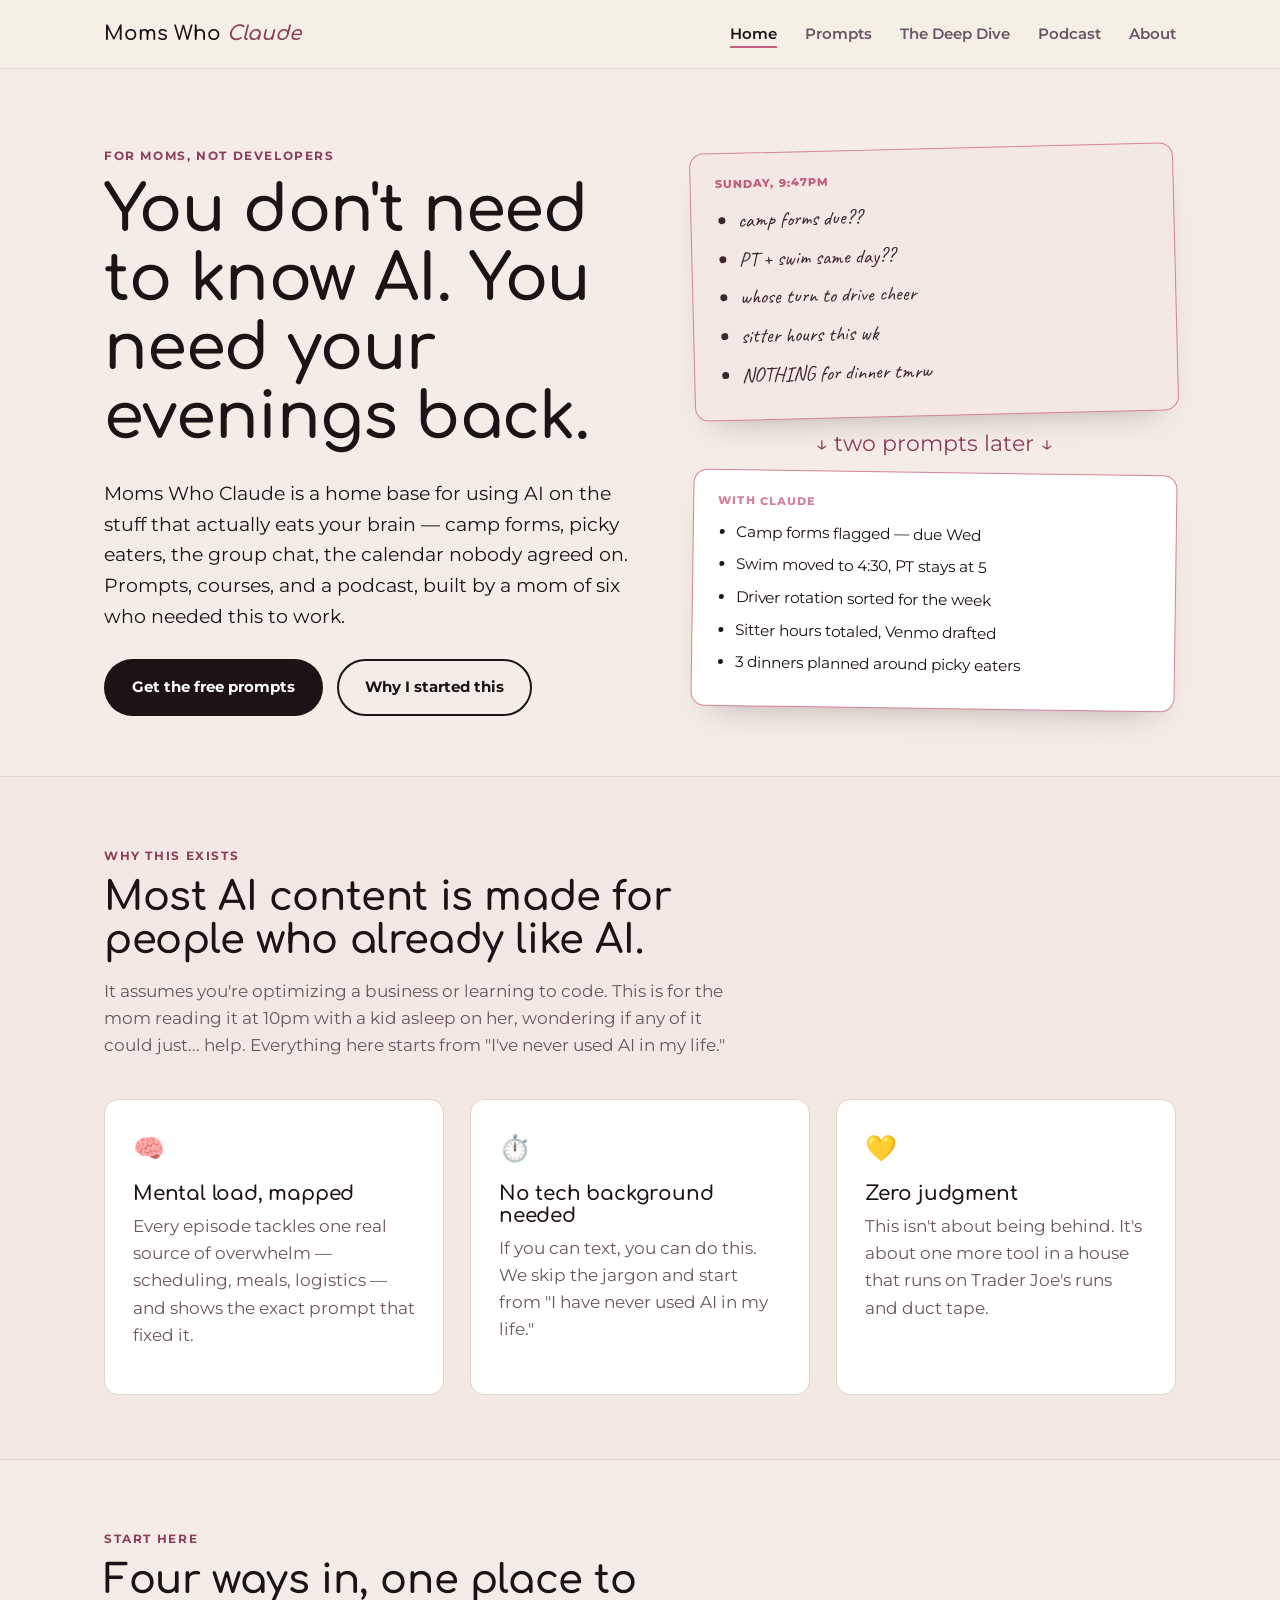
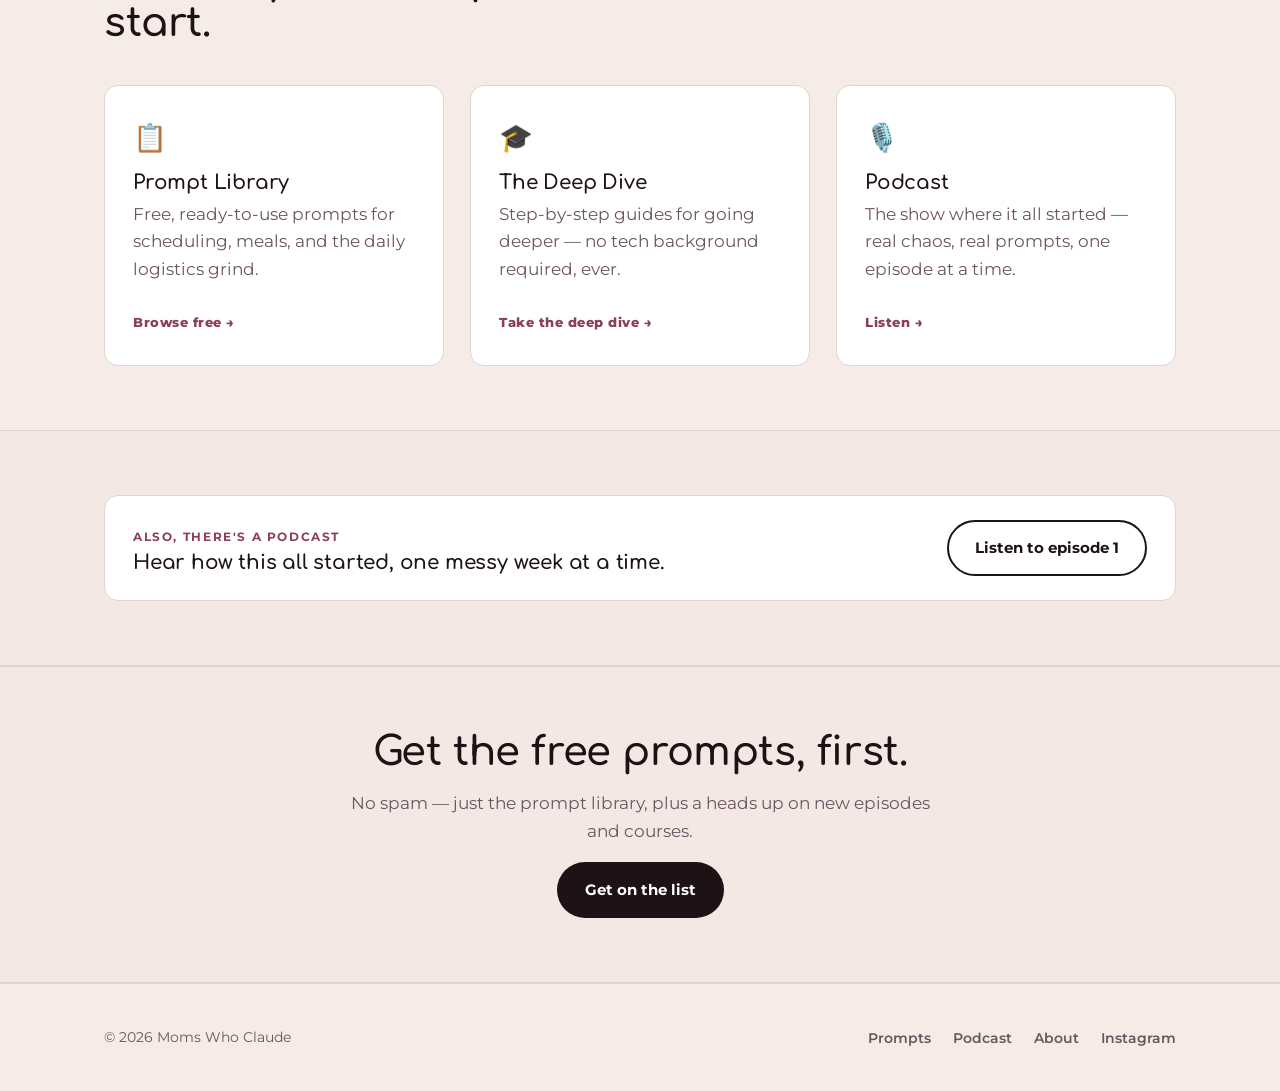
==== index.html @ f39afb76 "Add files via upload" ====
<!DOCTYPE html>
<html lang="en">
<head>
<meta charset="UTF-8">
<meta name="viewport" content="width=device-width, initial-scale=1.0">
<title>Moms Who Claude — AI for the mental load, not the boardroom</title>
<meta name="description" content="Prompts, courses, and a podcast for moms with zero AI experience — built by a mom of six who found Claude out of desperation.">
<link rel="preconnect" href="https://fonts.googleapis.com">
<link rel="preconnect" href="https://fonts.gstatic.com" crossorigin>
<link href="https://fonts.googleapis.com/css2?family=Comfortaa:wght@400;600;700&family=Montserrat:wght@400;500;600;700;800&family=Caveat:wght@600&display=swap" rel="stylesheet">
<link rel="stylesheet" href="styles.css">
</head>
<body>

<header class="site-nav">
  <div class="nav-inner wrap">
    <a href="index.html" class="logo">Moms Who <em>Claude</em></a>
    <button class="nav-toggle" aria-label="Open menu" aria-expanded="false">☰</button>
    <ul class="nav-links">
      <li><a href="index.html" class="active">Home</a></li>
      <li><a href="resources.html">Prompts</a></li>
      <li><a href="courses.html">The Deep Dive</a></li>
      <li><a href="podcast.html">Podcast</a></li>
      <li><a href="about.html">About</a></li>
    </ul>
  </div>
</header>

<main>
  <section class="hero">
    <div class="wrap hero-grid">
      <div>
        <span class="eyebrow">For moms, not developers</span>
        <h1>You don't need to know AI. You need your evenings back.</h1>
        <p class="lede">Moms Who Claude is a home base for using AI on the stuff that actually eats your brain — camp forms, picky eaters, the group chat, the calendar nobody agreed on. Prompts, courses, and a podcast, built by a mom of six who needed this to work.</p>
        <div class="hero-cta">
          <a href="resources.html" class="btn btn-primary">Get the free prompts</a>
          <a href="about.html" class="btn btn-outline">Why I started this</a>
        </div>
      </div>

      <div class="swap" role="img" aria-label="A messy handwritten Sunday night list transformed into a calm, organized list after using Claude">
        <div class="swap-card messy">
          <span class="swap-label">Sunday, 9:47pm</span>
          <ul>
            <li>camp forms due??</li>
            <li>PT + swim same day??</li>
            <li>whose turn to drive cheer</li>
            <li>sitter hours this wk</li>
            <li>NOTHING for dinner tmrw</li>
          </ul>
        </div>
        <div class="swap-arrow">↓ two prompts later ↓</div>
        <div class="swap-card calm">
          <span class="swap-label">With Claude</span>
          <ul>
            <li>Camp forms flagged — due Wed</li>
            <li>Swim moved to 4:30, PT stays at 5</li>
            <li>Driver rotation sorted for the week</li>
            <li>Sitter hours totaled, Venmo drafted</li>
            <li>3 dinners planned around picky eaters</li>
          </ul>
        </div>
      </div>
    </div>
  </section>

  <section class="section-alt">
    <div class="wrap">
      <div class="section-head">
        <span class="eyebrow">Why this exists</span>
        <h2>Most AI content is made for people who already like AI.</h2>
        <p>It assumes you're optimizing a business or learning to code. This is for the mom reading it at 10pm with a kid asleep on her, wondering if any of it could just... help. Everything here starts from "I've never used AI in my life."</p>
      </div>
      <div class="grid-3">
        <div class="card">
          <span class="icon">🧠</span>
          <h3>Mental load, mapped</h3>
          <p>Every episode tackles one real source of overwhelm — scheduling, meals, logistics — and shows the exact prompt that fixed it.</p>
        </div>
        <div class="card">
          <span class="icon">⏱️</span>
          <h3>No tech background needed</h3>
          <p>If you can text, you can do this. We skip the jargon and start from "I have never used AI in my life."</p>
        </div>
        <div class="card">
          <span class="icon">💛</span>
          <h3>Zero judgment</h3>
          <p>This isn't about being behind. It's about one more tool in a house that runs on Trader Joe's runs and duct tape.</p>
        </div>
      </div>
    </div>
  </section>

  <section>
    <div class="wrap">
      <div class="section-head">
        <span class="eyebrow">Start here</span>
        <h2>Four ways in, one place to start.</h2>
      </div>
      <div class="grid-3">
        <a href="resources.html" class="pillar-card">
          <span class="icon">📋</span>
          <h3>Prompt Library</h3>
          <p>Free, ready-to-use prompts for scheduling, meals, and the daily logistics grind.</p>
          <span class="pillar-link">Browse free →</span>
        </a>
        <a href="courses.html" class="pillar-card">
          <span class="icon">🎓</span>
          <h3>The Deep Dive</h3>
          <p>Step-by-step guides for going deeper — no tech background required, ever.</p>
          <span class="pillar-link">Take the deep dive →</span>
        </a>
        <a href="podcast.html" class="pillar-card">
          <span class="icon">🎙️</span>
          <h3>Podcast</h3>
          <p>The show where it all started — real chaos, real prompts, one episode at a time.</p>
          <span class="pillar-link">Listen →</span>
        </a>
      </div>
    </div>
  </section>

  <section class="section-alt">
    <div class="wrap">
      <div class="teaser">
        <div>
          <span class="eyebrow" style="margin-bottom:6px;">Also, there's a podcast</span>
          <h3 style="margin:0;">Hear how this all started, one messy week at a time.</h3>
        </div>
        <a href="podcast.html" class="btn btn-outline">Listen to episode 1</a>
      </div>
    </div>
  </section>

  <section class="section-alt">
    <div class="wrap" style="text-align:center; max-width:640px;">
      <h2>Get the free prompts, first.</h2>
      <p>No spam — just the prompt library, plus a heads up on new episodes and courses.</p>
      <a href="about.html#contact" class="btn btn-primary">Get on the list</a>
    </div>
  </section>
</main>

<footer>
  <div class="wrap footer-inner">
    <span class="foot-note">© 2026 Moms Who Claude</span>
    <ul class="foot-links">
      <li><a href="resources.html">Prompts</a></li>
      <li><a href="podcast.html">Podcast</a></li>
      <li><a href="about.html">About</a></li>
      <li><a href="https://instagram.com/" target="_blank" rel="noopener">Instagram</a></li>
    </ul>
  </div>
</footer>

<script>
  const toggle = document.querySelector('.nav-toggle');
  const links = document.querySelector('.nav-links');
  toggle.addEventListener('click', () => {
    const open = links.classList.toggle('open');
    toggle.setAttribute('aria-expanded', open);
  });
</script>
</body>
</html>
---- styles.css ----
/* ============================================
   Moms Who Claude — Design Tokens
   ============================================ */
:root{
  --cream: #F5ECE7;
  --blush: #F3E8E4;
  --plum: #2A1B22;
  --ink: #1D1216;
  --ink-soft: #6B5560;
  --rose: #C35E7E;
  --rose-deep: #8C3F58;
  --rose-light: #D3849A;
  --line: #E3D3CE;
  --white: #FFFFFF;

  /* kept as aliases so the rest of the file reads cleanly */
  --paper: var(--cream);
  --paper-dim: var(--blush);

  --font-display: 'Comfortaa', sans-serif;
  --font-body: 'Montserrat', -apple-system, BlinkMacSystemFont, sans-serif;

  --radius: 14px;
  --max-width: 1120px;
}

*, *::before, *::after{ box-sizing: border-box; }

html{ scroll-behavior: smooth; }

body{
  margin: 0;
  background: var(--paper);
  color: var(--ink);
  font-family: var(--font-body);
  font-size: 17px;
  line-height: 1.6;
  -webkit-font-smoothing: antialiased;
}

img{ max-width: 100%; display: block; }

a{ color: inherit; }

.wrap{
  max-width: var(--max-width);
  margin: 0 auto;
  padding: 0 24px;
}

/* ---------- Typography ---------- */
h1, h2, h3{
  font-family: var(--font-display);
  font-weight: 600;
  line-height: 1.08;
  margin: 0 0 0.4em;
  letter-spacing: -0.01em;
}
h1{ font-size: clamp(2.4rem, 5vw, 4rem); }
h2{ font-size: clamp(1.7rem, 3.2vw, 2.5rem); }
h3{ font-size: 1.25rem; }

.eyebrow{
  font-family: var(--font-body);
  font-weight: 700;
  font-size: 0.72rem;
  letter-spacing: 0.14em;
  text-transform: uppercase;
  color: var(--rose-deep);
  margin: 0 0 0.9em;
  display: inline-block;
}

p{ margin: 0 0 1em; color: var(--ink-soft); }
.lede{ font-size: 1.2rem; color: var(--ink); }

/* ---------- Buttons ---------- */
.btn{
  display: inline-flex;
  align-items: center;
  gap: 8px;
  font-family: var(--font-body);
  font-weight: 700;
  font-size: 0.95rem;
  padding: 14px 26px;
  border-radius: 999px;
  text-decoration: none;
  border: 2px solid transparent;
  cursor: pointer;
  transition: transform 0.15s ease, background 0.15s ease, border-color .15s ease;
}
.btn:hover{ transform: translateY(-2px); }
.btn:focus-visible{ outline: 3px solid var(--rose-light); outline-offset: 3px; }

.btn-primary{ background: var(--ink); color: var(--white); }
.btn-primary:hover{ background: #33384f; }

.btn-outline{ background: transparent; border-color: var(--ink); color: var(--ink); }
.btn-outline:hover{ background: var(--ink); color: var(--white); }

/* ---------- Nav ---------- */
header.site-nav{
  position: sticky; top: 0; z-index: 50;
  background: rgba(244,240,230,0.92);
  backdrop-filter: blur(6px);
  border-bottom: 1px solid var(--line);
}
.nav-inner{
  display: flex; align-items: center; justify-content: space-between;
  padding: 18px 24px;
}
.logo{
  font-family: var(--font-display);
  font-weight: 600;
  font-size: 1.25rem;
  text-decoration: none;
  color: var(--ink);
}
.logo em{ font-style: italic; color: var(--rose-deep); }
.nav-links{ display: flex; gap: 28px; list-style: none; margin: 0; padding: 0; }
.nav-links a{
  text-decoration: none;
  font-weight: 600;
  font-size: 0.95rem;
  color: var(--ink-soft);
  padding-bottom: 3px;
  border-bottom: 2px solid transparent;
}
.nav-links a:hover, .nav-links a.active{ color: var(--ink); border-color: var(--rose); }

.nav-toggle{ display: none; background: none; border: none; font-size: 1.6rem; cursor: pointer; color: var(--ink); }

@media (max-width: 720px){
  .nav-links{
    position: absolute; top: 100%; left: 0; right: 0;
    background: var(--paper); border-bottom: 1px solid var(--line);
    flex-direction: column; padding: 18px 24px; gap: 16px;
    display: none;
  }
  .nav-links.open{ display: flex; }
  .nav-toggle{ display: block; }
}

/* ---------- Hero ---------- */
.hero{ padding: 72px 0 60px; }
.hero-grid{
  display: grid; grid-template-columns: 1.1fr 1fr; gap: 56px; align-items: center;
}
@media (max-width: 880px){ .hero-grid{ grid-template-columns: 1fr; } }

.hero-cta{ display: flex; gap: 14px; flex-wrap: wrap; margin-top: 28px; }

/* Signature element: the "Sunday Night Swap" card pair */
.swap{
  position: relative;
  display: grid;
  gap: 14px;
}
.swap-card{
  background: var(--white);
  border: 1px solid var(--line);
  border-radius: var(--radius);
  padding: 22px 24px;
  box-shadow: 0 18px 34px -22px rgba(29,18,22,0.35);
}
.swap-card.messy{
  transform: rotate(-1.4deg);
  font-family: 'Caveat', cursive;
  font-size: 1.28rem;
  color: #3D2530;
  background: var(--blush);
  border-color: var(--rose-light);
}
.swap-card.messy .swap-label{ font-family: var(--font-body); }
.swap-card.calm{
  transform: rotate(0.8deg);
  border-color: var(--rose-light);
}
.swap-label{
  font-weight: 800; font-size: 0.7rem; letter-spacing: 0.1em; text-transform: uppercase;
  color: var(--rose); margin-bottom: 10px; display: block;
}
.swap-card.calm .swap-label{ color: var(--rose-light); }
.swap ul{ margin: 0; padding-left: 1.1em; }
.swap-card.messy li{ margin-bottom: 6px; }
.swap-card.calm li{ margin-bottom: 8px; color: var(--ink); font-family: var(--font-body); font-size: 0.96rem; }
.swap-arrow{
  text-align: center; font-size: 1.4rem; color: var(--rose-deep); margin: -4px 0;
}

/* ---------- Sections ---------- */
section{ padding: 64px 0; }
.section-head{ max-width: 640px; margin-bottom: 40px; }
.section-alt{ background: var(--paper-dim); border-top: 1px solid var(--line); border-bottom: 1px solid var(--line); }

.grid-3{ display: grid; grid-template-columns: repeat(3, 1fr); gap: 26px; }
@media (max-width: 880px){ .grid-3{ grid-template-columns: 1fr; } }

.grid-4{ display: grid; grid-template-columns: repeat(4, 1fr); gap: 22px; }
@media (max-width: 980px){ .grid-4{ grid-template-columns: repeat(2, 1fr); } }
@media (max-width: 560px){ .grid-4{ grid-template-columns: 1fr; } }

.grid-2{ display: grid; grid-template-columns: repeat(2, 1fr); gap: 24px; }
@media (max-width: 720px){ .grid-2{ grid-template-columns: 1fr; } }

.card{
  background: var(--white);
  border: 1px solid var(--line);
  border-radius: var(--radius);
  padding: 28px;
}
.card .icon{ font-size: 1.6rem; margin-bottom: 14px; display: block; }

/* Episode list */
.ep-row{
  display: grid;
  grid-template-columns: 64px 1fr auto;
  gap: 20px;
  align-items: center;
  padding: 22px 0;
  border-bottom: 1px solid var(--line);
}
.ep-num{
  font-family: var(--font-display);
  font-size: 1.6rem;
  color: var(--rose-deep);
}
.ep-title{ font-weight: 700; margin-bottom: 4px; }
.ep-desc{ color: var(--ink-soft); font-size: 0.94rem; margin: 0; }
.ep-tag{
  font-size: 0.72rem; font-weight: 800; letter-spacing: 0.08em; text-transform: uppercase;
  padding: 5px 10px; border-radius: 999px; background: var(--rose-light); color: var(--white);
  white-space: nowrap;
}
.ep-tag.soon{ background: var(--line); color: var(--ink-soft); }
@media (max-width: 600px){
  .ep-row{ grid-template-columns: 40px 1fr; }
  .ep-tag{ grid-column: 2; justify-self: start; margin-top: 6px; }
}

/* About page */
.bio-grid{ display: grid; grid-template-columns: 0.9fr 1.1fr; gap: 56px; align-items: start; }
@media (max-width: 880px){ .bio-grid{ grid-template-columns: 1fr; } }
.crew{
  display: flex; flex-wrap: wrap; gap: 10px; margin-top: 18px;
}
.crew span{
  background: var(--white); border: 1px solid var(--line); border-radius: 999px;
  padding: 7px 14px; font-size: 0.85rem; font-weight: 600;
}

/* ---------- Footer ---------- */
footer{ border-top: 1px solid var(--line); padding: 40px 0; }
.footer-inner{
  display: flex; justify-content: space-between; align-items: center; flex-wrap: wrap; gap: 16px;
}
.foot-links{ display: flex; gap: 22px; list-style: none; margin: 0; padding: 0; }
.foot-links a{ text-decoration: none; font-weight: 600; font-size: 0.9rem; color: var(--ink-soft); }
.foot-links a:hover{ color: var(--ink); }
.foot-note{ font-size: 0.85rem; color: var(--ink-soft); }

/* ---------- Pillars (home) ---------- */
.pillar-card{
  background: var(--white);
  border: 1px solid var(--line);
  border-radius: var(--radius);
  padding: 30px 28px;
  text-decoration: none;
  color: var(--ink);
  display: block;
  transition: transform .15s ease, box-shadow .15s ease;
}
.pillar-card:hover{ transform: translateY(-3px); box-shadow: 0 18px 34px -24px rgba(29,18,22,0.4); }
.pillar-card .icon{ font-size: 1.7rem; margin-bottom: 12px; display: block; }
.pillar-card .pillar-link{
  font-weight: 800; font-size: 0.82rem; letter-spacing: .04em; color: var(--rose-deep);
  margin-top: 12px; display: inline-block;
}

/* Light teaser strip */
.teaser{
  display: flex; align-items: center; justify-content: space-between; gap: 24px; flex-wrap: wrap;
  background: var(--white); border: 1px solid var(--line); border-radius: var(--radius);
  padding: 24px 28px;
}
@media (max-width: 600px){ .teaser{ flex-direction: column; align-items: flex-start; } }

/* ---------- Pricing / offer cards ---------- */
.price-card{
  background: var(--white); border: 1px solid var(--line); border-radius: var(--radius);
  padding: 32px 28px; display: flex; flex-direction: column; height: 100%;
}
.price-card.featured{ border-color: var(--rose); box-shadow: 0 18px 34px -24px rgba(29,18,22,0.4); }
.price-tag{ font-family: var(--font-display); font-size: 2rem; margin: 6px 0 18px; }
.price-tag span{ font-family: var(--font-body); font-size: 0.95rem; color: var(--ink-soft); font-weight: 600; }
.feature-list{ list-style: none; margin: 0 0 24px; padding: 0; flex-grow: 1; }
.feature-list li{ padding: 7px 0 7px 26px; position: relative; color: var(--ink-soft); font-size: 0.95rem; }
.feature-list li::before{ content: "✓"; position: absolute; left: 0; color: var(--rose-light); font-weight: 800; }

/* Waitlist badge */
.badge{
  display: inline-block; font-size: 0.72rem; font-weight: 800; letter-spacing: .08em; text-transform: uppercase;
  background: var(--rose); color: var(--white); padding: 5px 12px; border-radius: 999px; margin-bottom: 14px;
}

@media (prefers-reduced-motion: reduce){
  html{ scroll-behavior: auto; }
  .btn{ transition: none; }
}
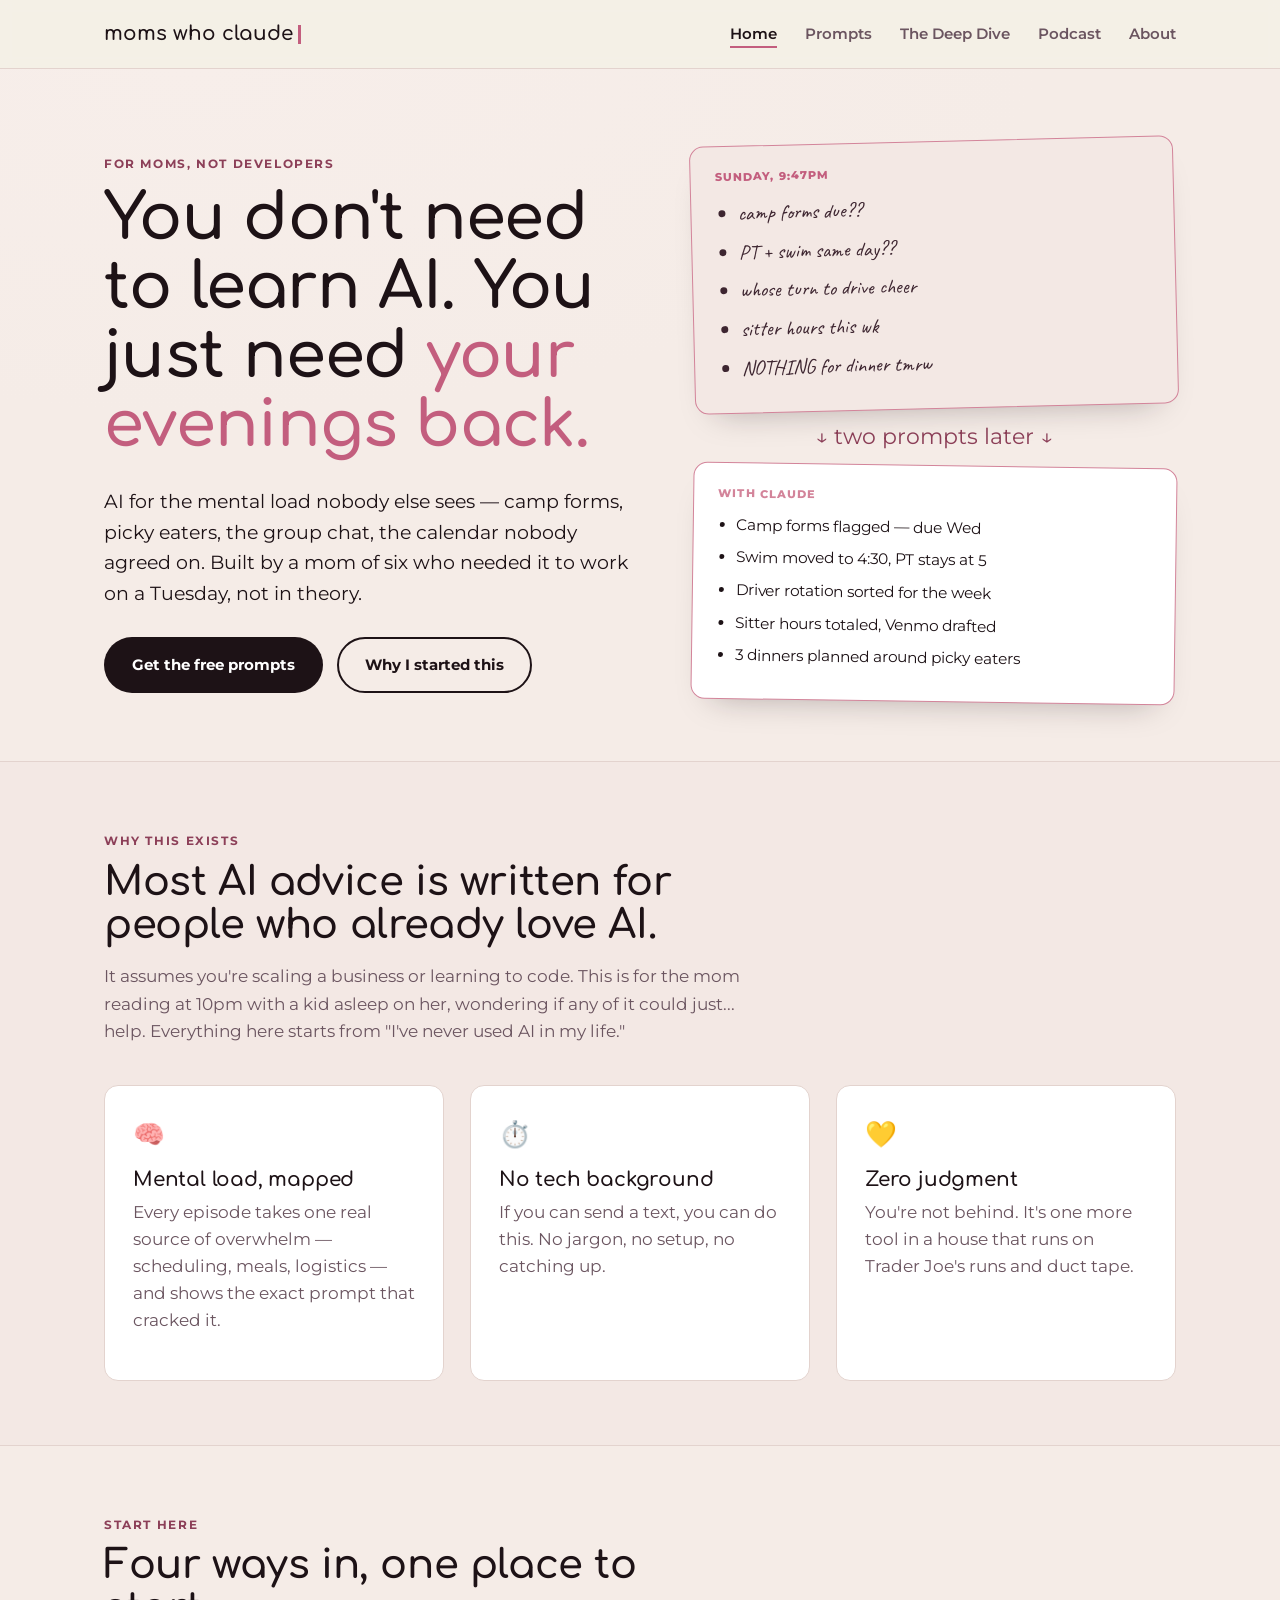
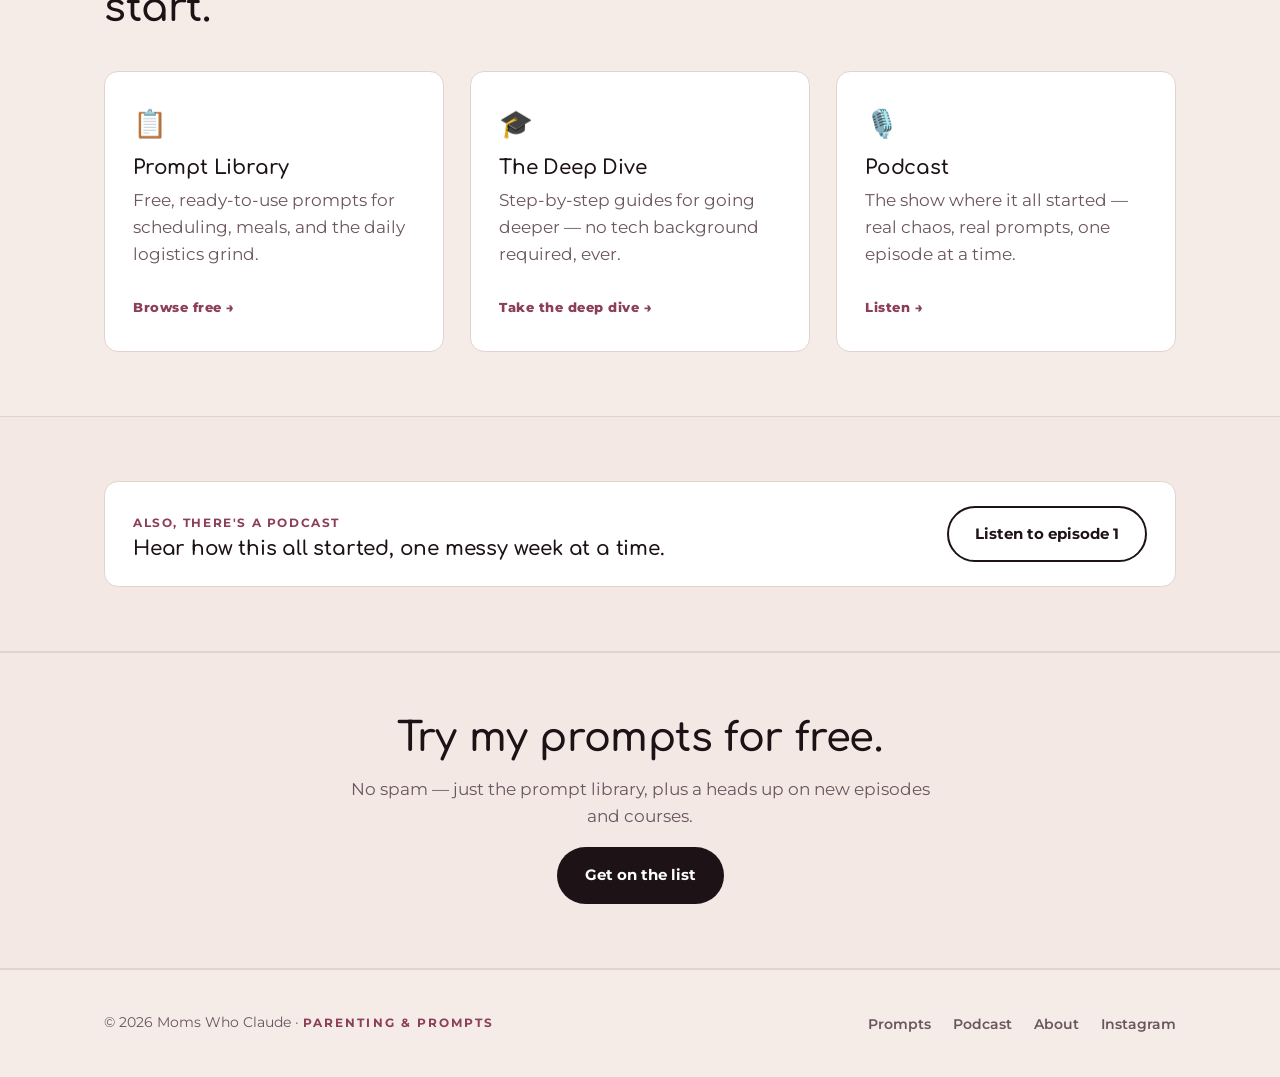
==== commit 5c7bcc7e: "Rework site copy and design around mental load positioning - Hero + meta descriptions lead with "men" ====
--- a/index.html
+++ b/index.html
@@ -4,7 +4,7 @@
 <meta charset="UTF-8">
 <meta name="viewport" content="width=device-width, initial-scale=1.0">
 <title>Moms Who Claude — AI for the mental load, not the boardroom</title>
-<meta name="description" content="Prompts, courses, and a podcast for moms with zero AI experience — built by a mom of six who found Claude out of desperation.">
+<meta name="description" content="AI for the mental load moms carry — prompts, courses, and a podcast for moms with zero AI experience, built by a mom of six who found Claude out of desperation.">
 <link rel="preconnect" href="https://fonts.googleapis.com">
 <link rel="preconnect" href="https://fonts.gstatic.com" crossorigin>
 <link href="https://fonts.googleapis.com/css2?family=Comfortaa:wght@400;600;700&family=Montserrat:wght@400;500;600;700;800&family=Caveat:wght@600&display=swap" rel="stylesheet">
@@ -14,7 +14,7 @@
 
 <header class="site-nav">
   <div class="nav-inner wrap">
-    <a href="index.html" class="logo">Moms Who <em>Claude</em></a>
+    <a href="index.html" class="logo">moms who claude<span class="cursor" aria-hidden="true"></span></a>
     <button class="nav-toggle" aria-label="Open menu" aria-expanded="false">☰</button>
     <ul class="nav-links">
       <li><a href="index.html" class="active">Home</a></li>
@@ -31,8 +31,8 @@
     <div class="wrap hero-grid">
       <div>
         <span class="eyebrow">For moms, not developers</span>
-        <h1>You don't need to know AI. You need your evenings back.</h1>
-        <p class="lede">Moms Who Claude is a home base for using AI on the stuff that actually eats your brain — camp forms, picky eaters, the group chat, the calendar nobody agreed on. Prompts, courses, and a podcast, built by a mom of six who needed this to work.</p>
+        <h1>You don't need to learn AI. You just need <span class="hl">your evenings back.</span></h1>
+        <p class="lede">AI for the mental load nobody else sees — camp forms, picky eaters, the group chat, the calendar nobody agreed on. Built by a mom of six who needed it to work on a Tuesday, not in theory.</p>
         <div class="hero-cta">
           <a href="resources.html" class="btn btn-primary">Get the free prompts</a>
           <a href="about.html" class="btn btn-outline">Why I started this</a>
@@ -69,24 +69,24 @@
     <div class="wrap">
       <div class="section-head">
         <span class="eyebrow">Why this exists</span>
-        <h2>Most AI content is made for people who already like AI.</h2>
-        <p>It assumes you're optimizing a business or learning to code. This is for the mom reading it at 10pm with a kid asleep on her, wondering if any of it could just... help. Everything here starts from "I've never used AI in my life."</p>
+        <h2>Most AI advice is written for people who already love AI.</h2>
+        <p>It assumes you're scaling a business or learning to code. This is for the mom reading at 10pm with a kid asleep on her, wondering if any of it could just... help. Everything here starts from "I've never used AI in my life."</p>
       </div>
       <div class="grid-3">
         <div class="card">
           <span class="icon">🧠</span>
           <h3>Mental load, mapped</h3>
-          <p>Every episode tackles one real source of overwhelm — scheduling, meals, logistics — and shows the exact prompt that fixed it.</p>
+          <p>Every episode takes one real source of overwhelm — scheduling, meals, logistics — and shows the exact prompt that cracked it.</p>
         </div>
         <div class="card">
           <span class="icon">⏱️</span>
-          <h3>No tech background needed</h3>
-          <p>If you can text, you can do this. We skip the jargon and start from "I have never used AI in my life."</p>
+          <h3>No tech background</h3>
+          <p>If you can send a text, you can do this. No jargon, no setup, no catching up.</p>
         </div>
         <div class="card">
           <span class="icon">💛</span>
           <h3>Zero judgment</h3>
-          <p>This isn't about being behind. It's about one more tool in a house that runs on Trader Joe's runs and duct tape.</p>
+          <p>You're not behind. It's one more tool in a house that runs on Trader Joe's runs and duct tape.</p>
         </div>
       </div>
     </div>
@@ -135,7 +135,7 @@
 
   <section class="section-alt">
     <div class="wrap" style="text-align:center; max-width:640px;">
-      <h2>Get the free prompts, first.</h2>
+      <h2>Try my prompts for free.</h2>
       <p>No spam — just the prompt library, plus a heads up on new episodes and courses.</p>
       <a href="about.html#contact" class="btn btn-primary">Get on the list</a>
     </div>
@@ -144,12 +144,12 @@
 
 <footer>
   <div class="wrap footer-inner">
-    <span class="foot-note">© 2026 Moms Who Claude</span>
+    <span class="foot-note">© 2026 Moms Who Claude · <span class="foot-tag">Parenting &amp; Prompts</span></span>
     <ul class="foot-links">
       <li><a href="resources.html">Prompts</a></li>
       <li><a href="podcast.html">Podcast</a></li>
       <li><a href="about.html">About</a></li>
-      <li><a href="https://instagram.com/" target="_blank" rel="noopener">Instagram</a></li>
+      <li><a href="https://instagram.com/momswhoclaude" target="_blank" rel="noopener">Instagram</a></li>
     </ul>
   </div>
 </footer>
--- a/styles.css
+++ b/styles.css
@@ -115,8 +115,19 @@
   font-size: 1.25rem;
   text-decoration: none;
   color: var(--ink);
-}
-.logo em{ font-style: italic; color: var(--rose-deep); }
+  display: inline-flex;
+  align-items: baseline;
+}
+.logo .cursor{
+  display: inline-block;
+  width: 3px;
+  height: 0.95em;
+  background: var(--rose);
+  margin-left: 5px;
+  align-self: center;
+  animation: cursor-blink 1.1s steps(1) infinite;
+}
+@keyframes cursor-blink{ 50%{ opacity: 0; } }
 .nav-links{ display: flex; gap: 28px; list-style: none; margin: 0; padding: 0; }
 .nav-links a{
   text-decoration: none;
@@ -142,7 +153,22 @@
 }
 
 /* ---------- Hero ---------- */
-.hero{ padding: 72px 0 60px; }
+.hero{
+  padding: 72px 0 60px;
+  background: radial-gradient(120% 90% at 15% 0%, #F7EEEA 0%, var(--paper) 55%);
+}
+.hl{ color: var(--rose); }
+
+/* Pull quote band */
+.pullquote{ max-width: 820px; text-align: center; }
+.pullquote p{
+  font-family: var(--font-display);
+  font-weight: 600;
+  font-size: clamp(1.6rem, 3.4vw, 2.4rem);
+  line-height: 1.2;
+  color: var(--ink);
+  margin: 0;
+}
 .hero-grid{
   display: grid; grid-template-columns: 1.1fr 1fr; gap: 56px; align-items: center;
 }
@@ -233,8 +259,11 @@
   white-space: nowrap;
 }
 .ep-tag.soon{ background: var(--line); color: var(--ink-soft); }
+a.ep-tag{ text-decoration: none; transition: background .15s ease; }
+a.ep-tag:hover{ background: var(--rose); }
 @media (max-width: 600px){
-  .ep-row{ grid-template-columns: 40px 1fr; }
+  .ep-row{ grid-template-columns: 46px 1fr; }
+  .ep-num{ font-size: 1.25rem; }
   .ep-tag{ grid-column: 2; justify-self: start; margin-top: 6px; }
 }
 
@@ -258,6 +287,7 @@
 .foot-links a{ text-decoration: none; font-weight: 600; font-size: 0.9rem; color: var(--ink-soft); }
 .foot-links a:hover{ color: var(--ink); }
 .foot-note{ font-size: 0.85rem; color: var(--ink-soft); }
+.foot-tag{ letter-spacing: 0.18em; text-transform: uppercase; font-size: 0.72rem; color: var(--rose-deep); font-weight: 700; }
 
 /* ---------- Pillars (home) ---------- */
 .pillar-card{
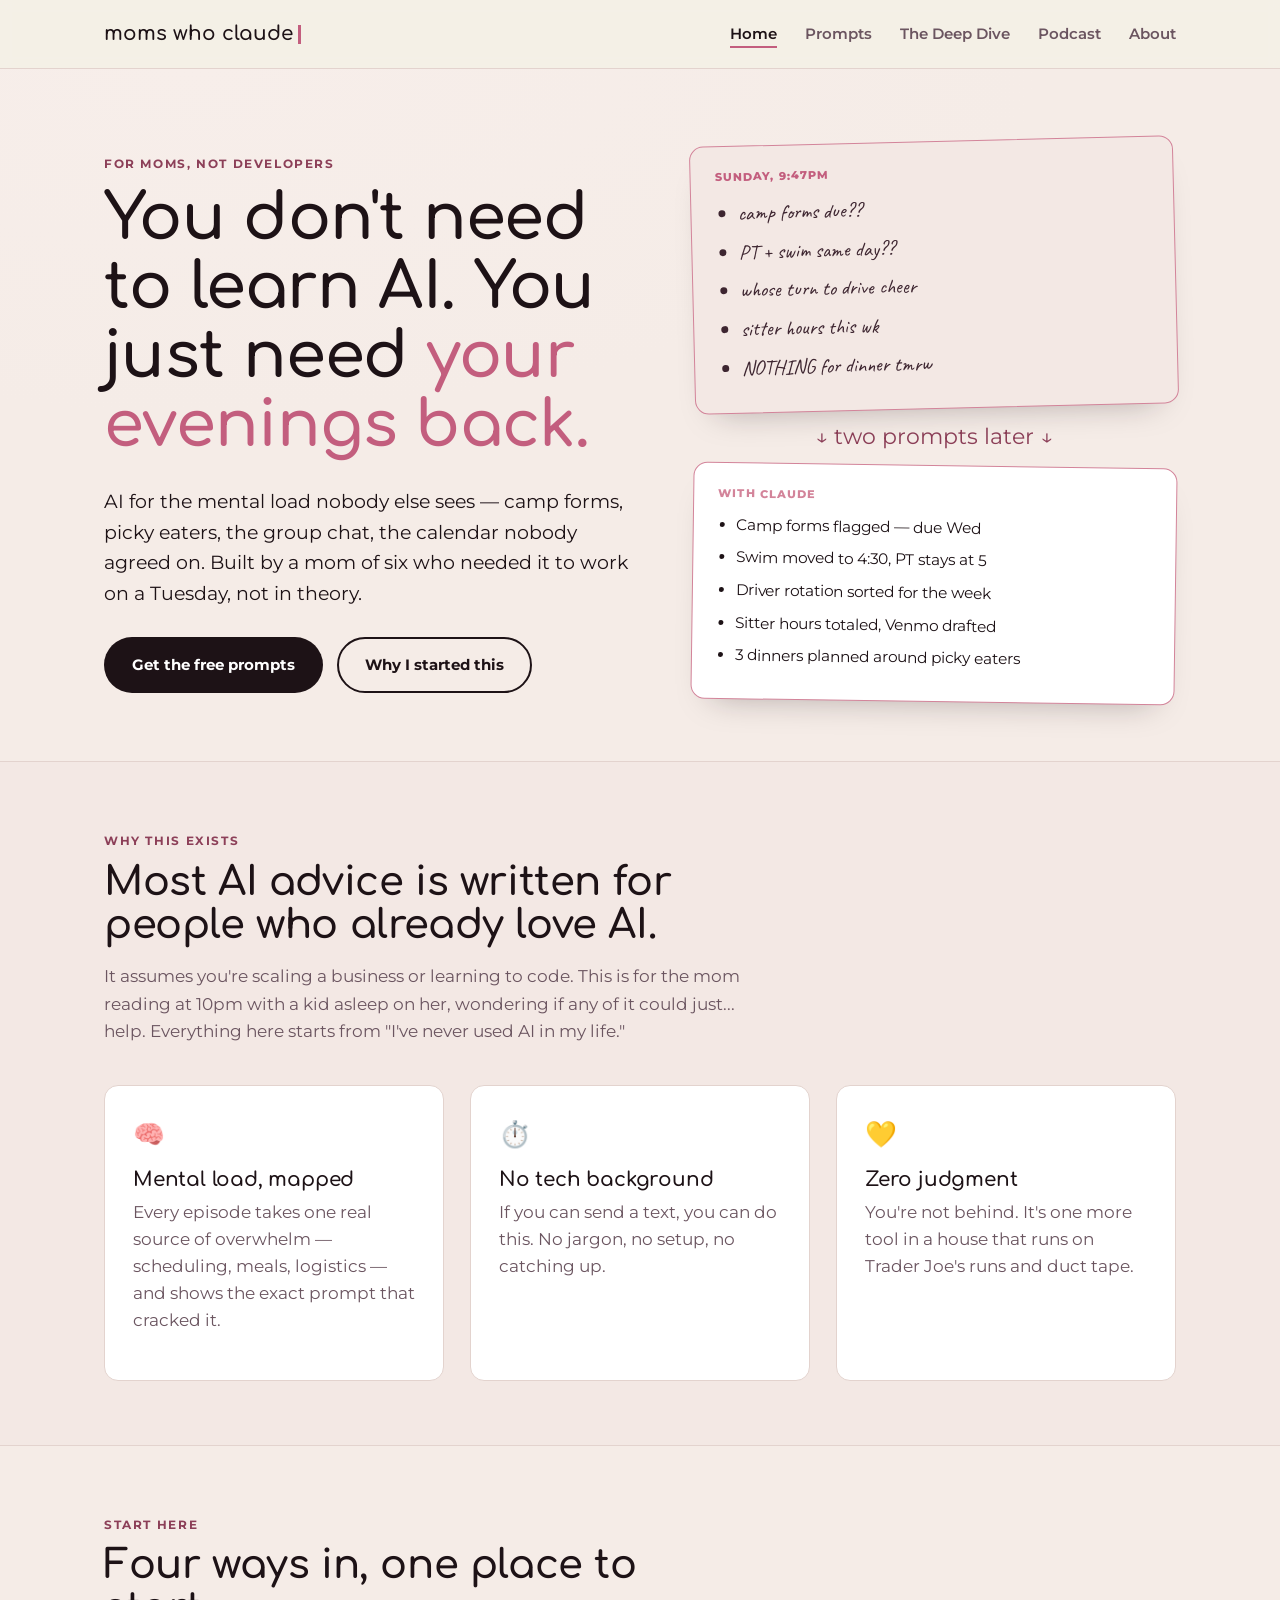
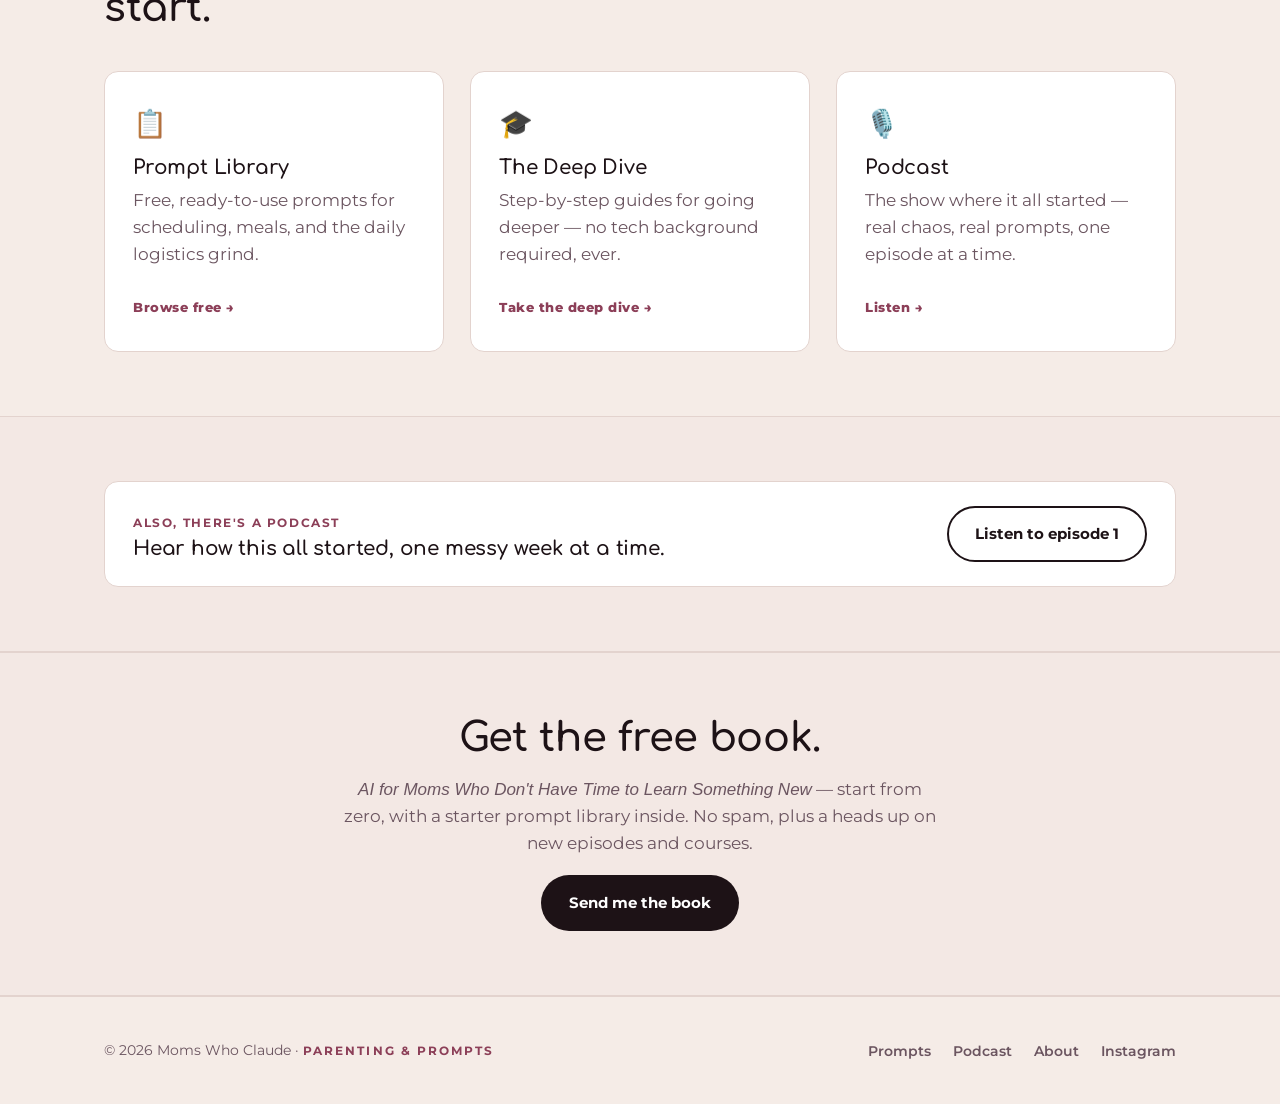
==== commit b8fad550: "Unify signup offer: email gets the free book, prompts stay free to browse Signup CTAs previously pro" ====
--- a/index.html
+++ b/index.html
@@ -135,9 +135,9 @@
 
   <section class="section-alt">
     <div class="wrap" style="text-align:center; max-width:640px;">
-      <h2>Try my prompts for free.</h2>
-      <p>No spam — just the prompt library, plus a heads up on new episodes and courses.</p>
-      <a href="about.html#contact" class="btn btn-primary">Get on the list</a>
+      <h2>Get the free book.</h2>
+      <p><em>AI for Moms Who Don't Have Time to Learn Something New</em> — start from zero, with a starter prompt library inside. No spam, plus a heads up on new episodes and courses.</p>
+      <a href="about.html#contact" class="btn btn-primary">Send me the book</a>
     </div>
   </section>
 </main>
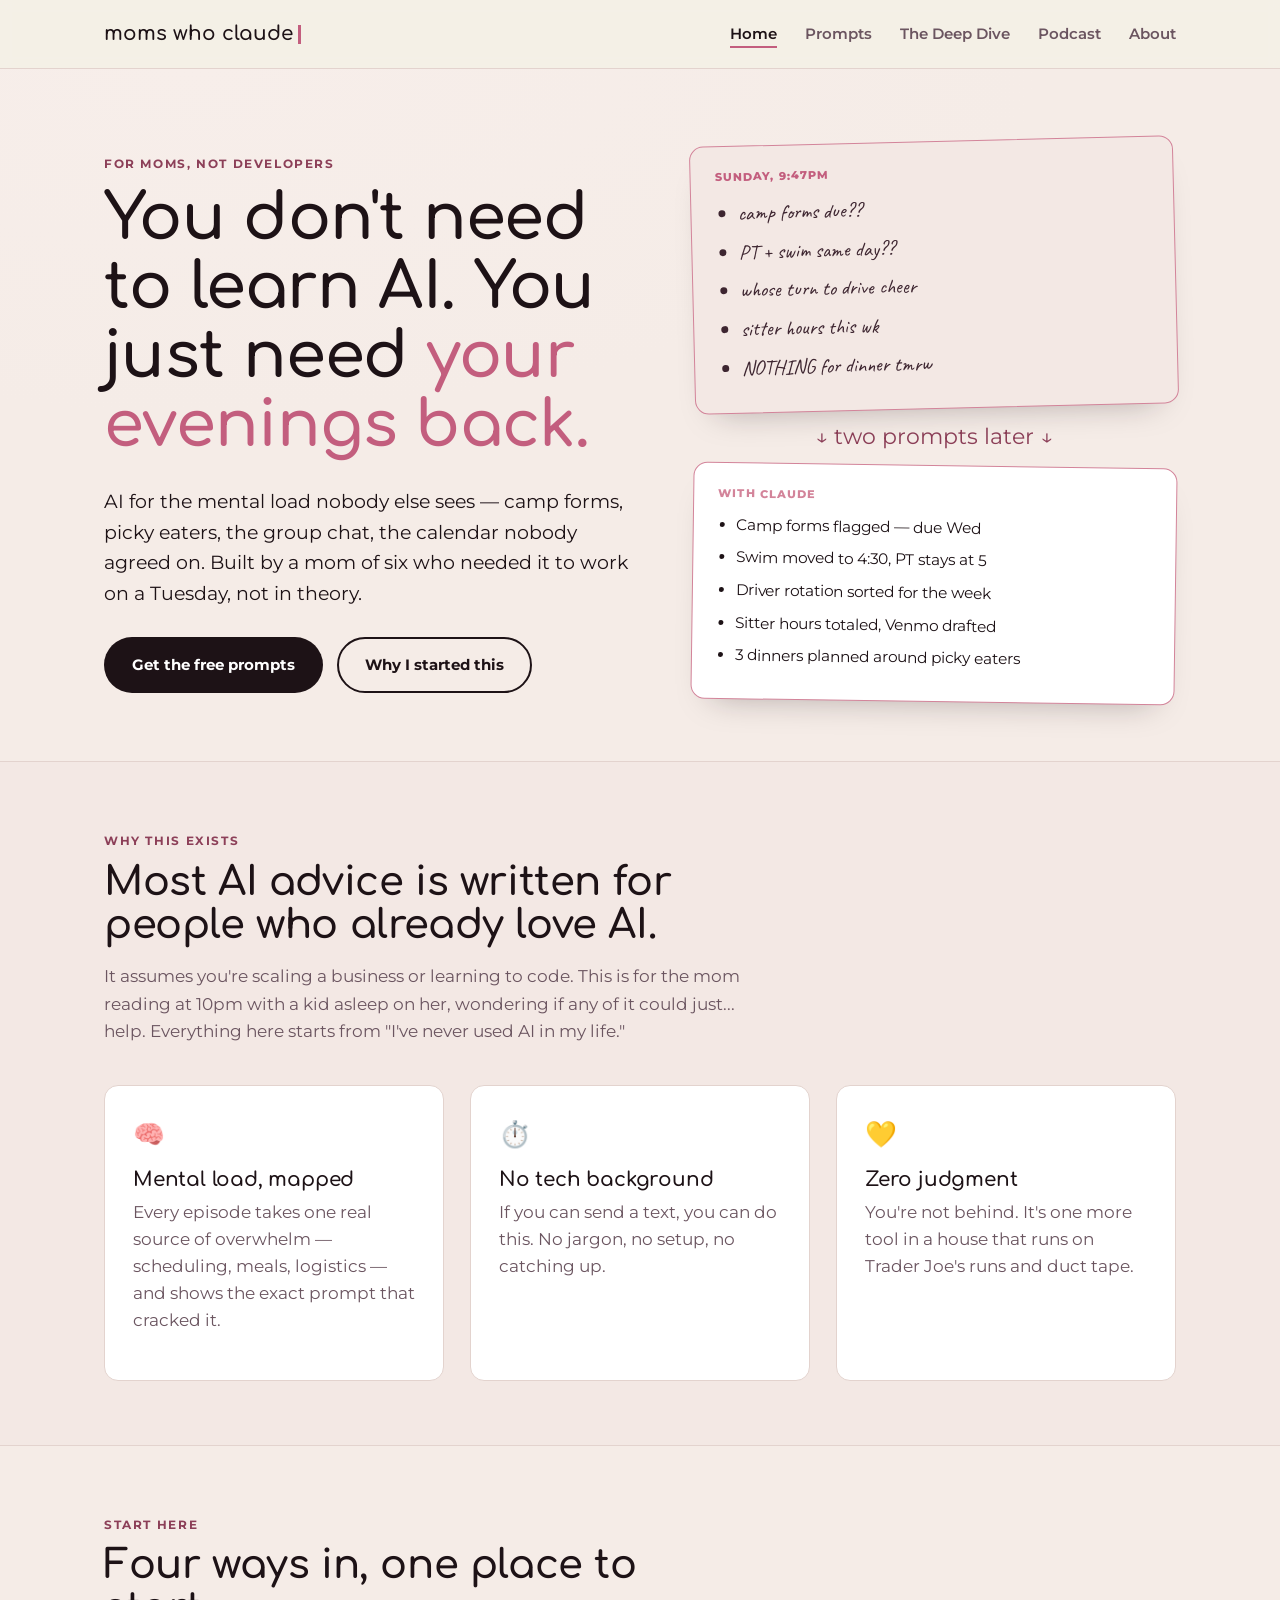
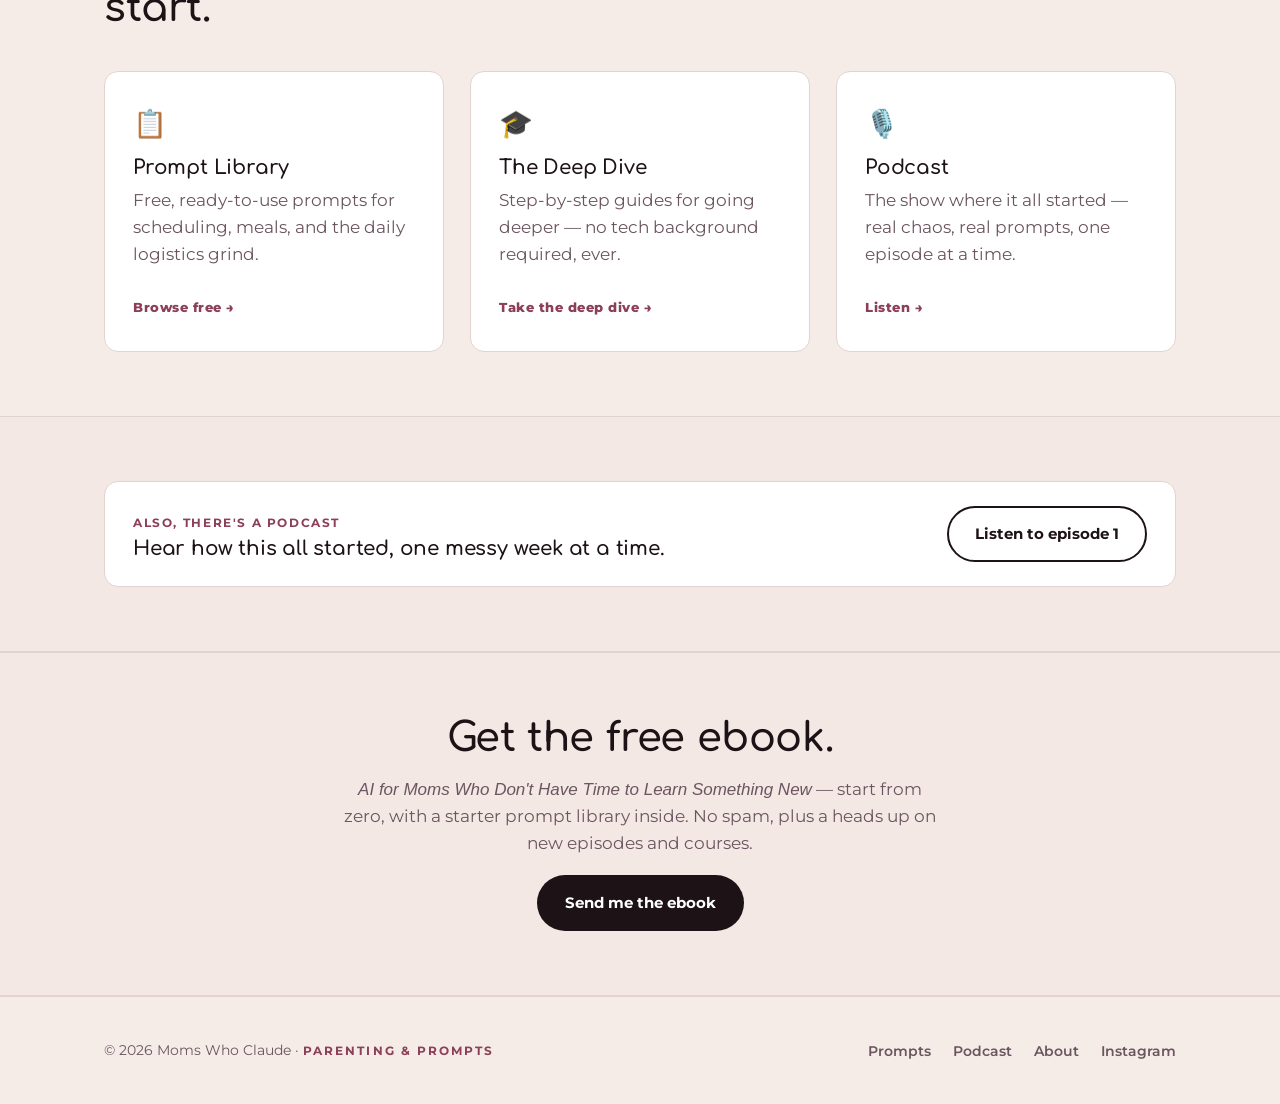
==== commit d0812ff9: "Use "ebook" instead of "book" across all signup copy" ====
--- a/index.html
+++ b/index.html
@@ -135,9 +135,9 @@
 
   <section class="section-alt">
     <div class="wrap" style="text-align:center; max-width:640px;">
-      <h2>Get the free book.</h2>
+      <h2>Get the free ebook.</h2>
       <p><em>AI for Moms Who Don't Have Time to Learn Something New</em> — start from zero, with a starter prompt library inside. No spam, plus a heads up on new episodes and courses.</p>
-      <a href="about.html#contact" class="btn btn-primary">Send me the book</a>
+      <a href="about.html#contact" class="btn btn-primary">Send me the ebook</a>
     </div>
   </section>
 </main>
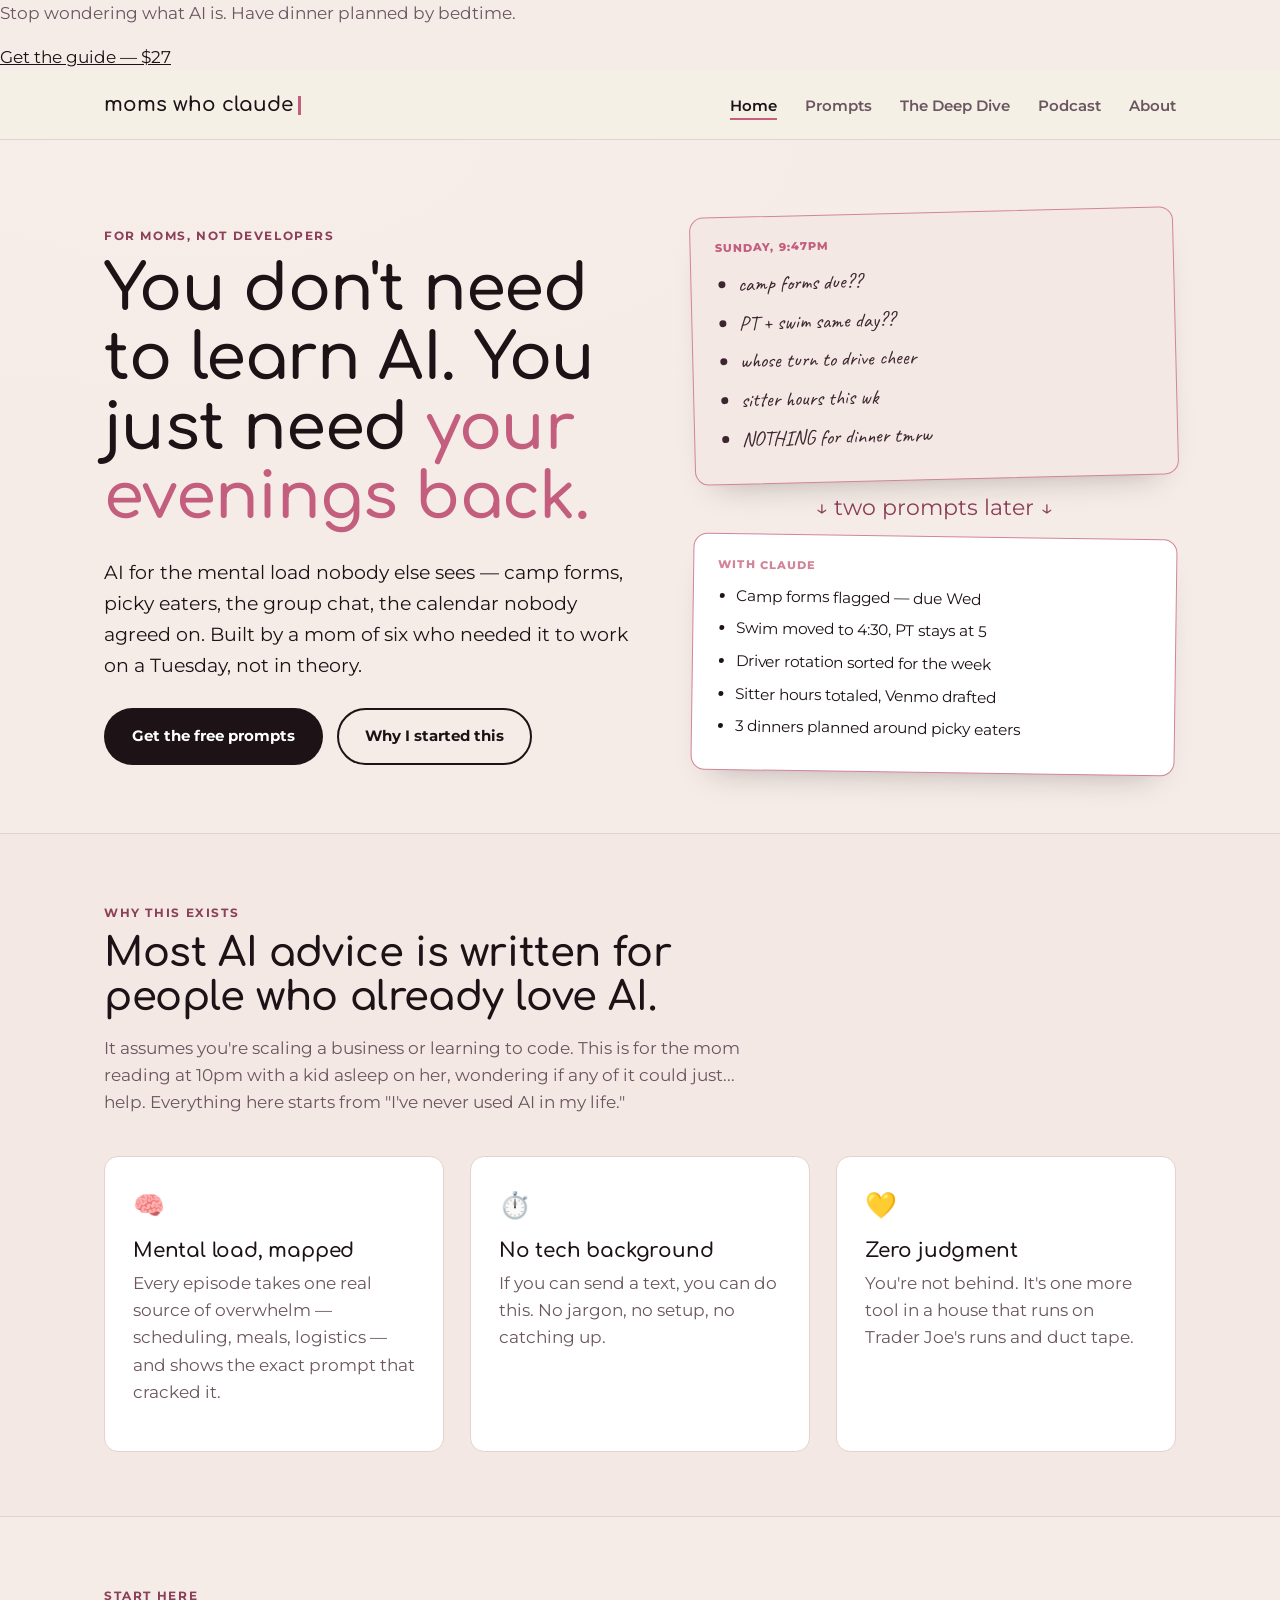
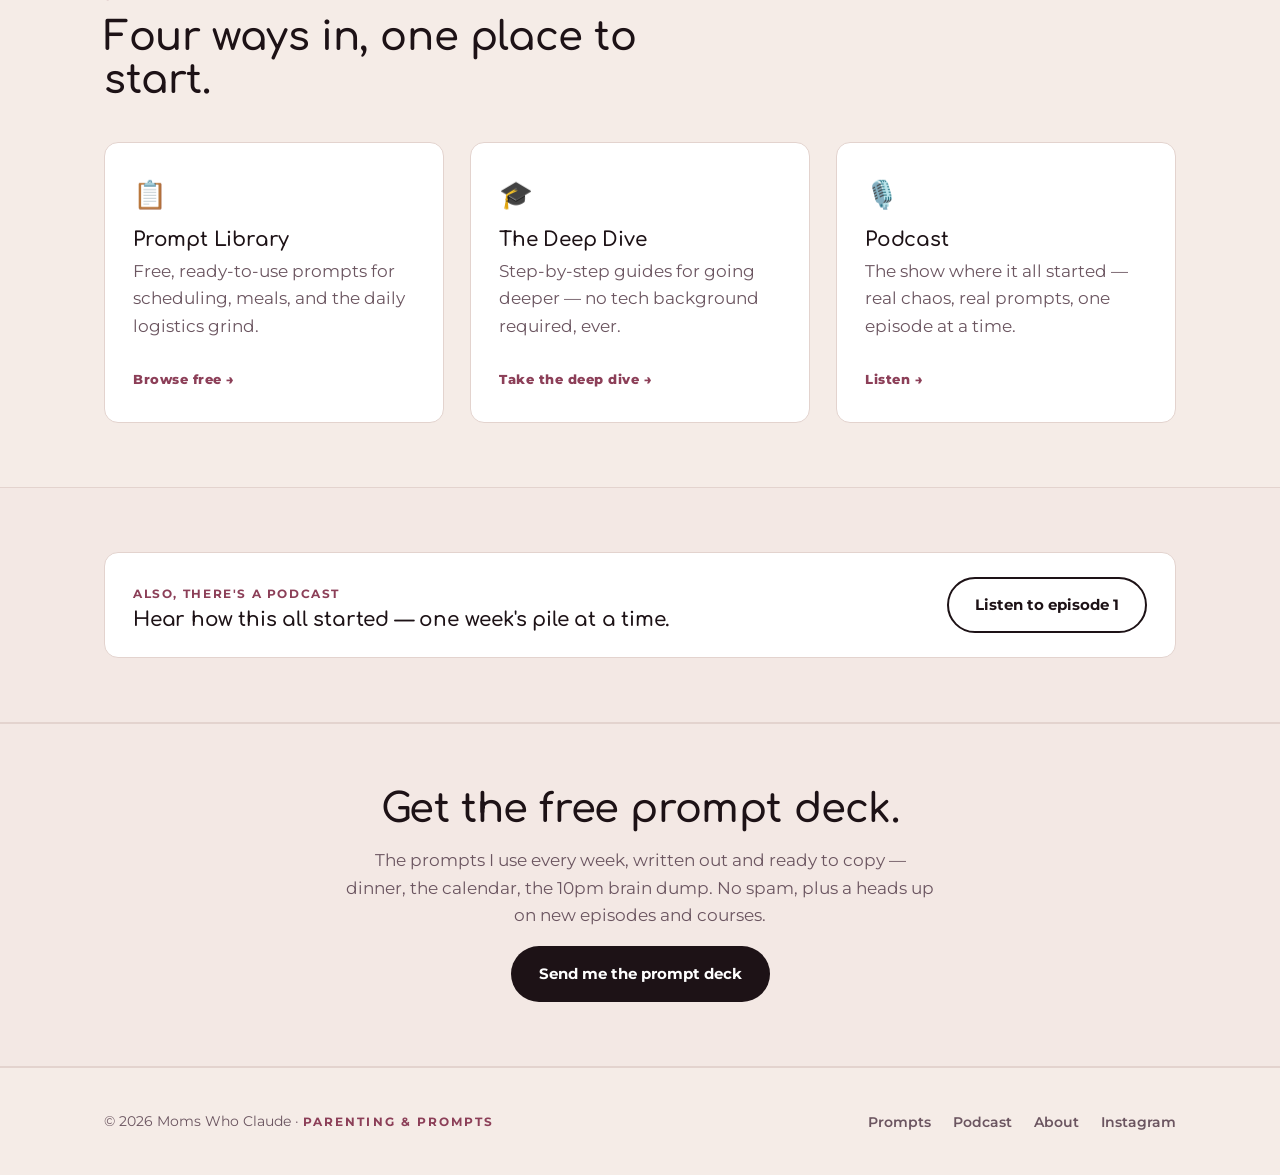
==== commit 25db46b1: "Prompt Deck becomes the free opt-in; guide bar priced at $27" ====
--- a/index.html
+++ b/index.html
@@ -11,6 +11,15 @@
 <link rel="stylesheet" href="styles.css">
 </head>
 <body>
+
+<!-- Guide bar — the $27 guide, above the fold, one button.
+     Button links to the Stan Store checkout via tinyurl.com/momswhoclaude -->
+<aside class="guide-bar">
+  <div class="guide-bar-inner">
+    <p class="guide-bar-text">Stop wondering what AI is. Have dinner planned by bedtime.<span class="cursor" aria-hidden="true"></span></p>
+    <a href="https://tinyurl.com/momswhoclaude" class="btn-guide">Get the guide — $27</a>
+  </div>
+</aside>
 
 <header class="site-nav">
   <div class="nav-inner wrap">
@@ -39,7 +48,7 @@
         </div>
       </div>
 
-      <div class="swap" role="img" aria-label="A messy handwritten Sunday night list transformed into a calm, organized list after using Claude">
+      <div class="swap" role="img" aria-label="A handwritten Sunday night list, out of order and half-remembered, turned into a calm, organized list after using Claude">
         <div class="swap-card messy">
           <span class="swap-label">Sunday, 9:47pm</span>
           <ul>
@@ -126,7 +135,7 @@
       <div class="teaser">
         <div>
           <span class="eyebrow" style="margin-bottom:6px;">Also, there's a podcast</span>
-          <h3 style="margin:0;">Hear how this all started, one messy week at a time.</h3>
+          <h3 style="margin:0;">Hear how this all started — one week's pile at a time.</h3>
         </div>
         <a href="podcast.html" class="btn btn-outline">Listen to episode 1</a>
       </div>
@@ -135,9 +144,9 @@
 
   <section class="section-alt">
     <div class="wrap" style="text-align:center; max-width:640px;">
-      <h2>Get the free ebook.</h2>
-      <p><em>AI for Moms Who Don't Have Time to Learn Something New</em> — start from zero, with a starter prompt library inside. No spam, plus a heads up on new episodes and courses.</p>
-      <a href="about.html#contact" class="btn btn-primary">Send me the ebook</a>
+      <h2>Get the free prompt deck.</h2>
+      <p>The prompts I use every week, written out and ready to copy — dinner, the calendar, the 10pm brain dump. No spam, plus a heads up on new episodes and courses.</p>
+      <a href="about.html#contact" class="btn btn-primary">Send me the prompt deck</a>
     </div>
   </section>
 </main>
